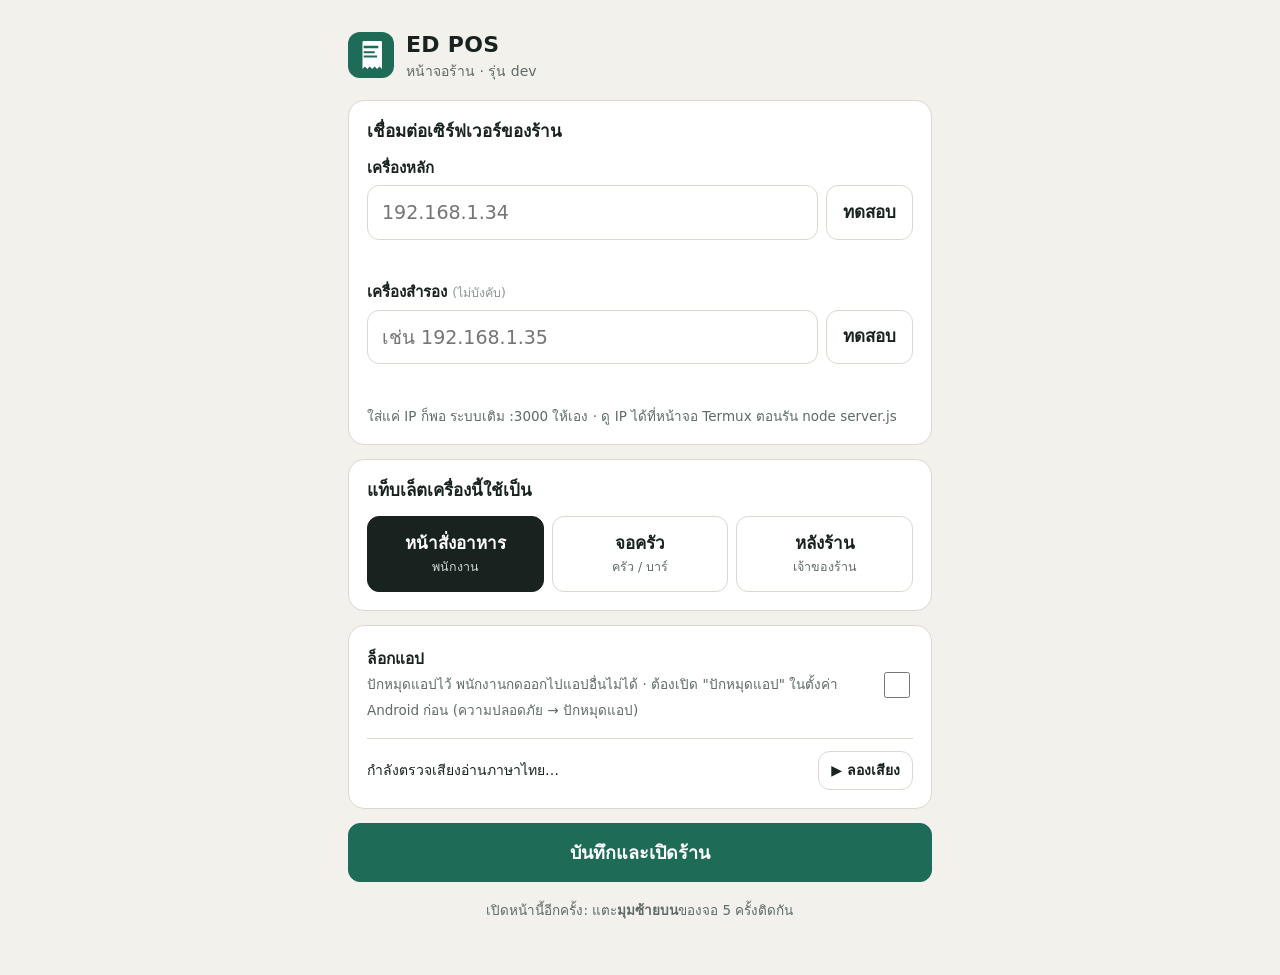
==== app/src/main/assets/app.html @ 10fef670 "ED POS Android app: WebView screen with server IP setup, Thai TTS, file save, offline retry Co-Autho" ====
<!doctype html>
<html lang="th">
<head>
<meta charset="utf-8">
<meta name="viewport" content="width=device-width,initial-scale=1,viewport-fit=cover">
<title>ED POS</title>
<style>
  :root { --bg:#F3F1EC; --card:#fff; --ink:#18221E; --muted:#5E6B66; --faint:#8C9792; --line:#DCD8CF; --jade:#1E6B58; --brick:#B03A27; --amber:#E8A33D; }
  * { box-sizing: border-box; }
  [hidden] { display: none !important; }
  html, body { margin: 0; min-height: 100%; background: var(--bg); color: var(--ink);
    font: 17px/1.5 "Noto Sans Thai", "Sarabun", system-ui, sans-serif; -webkit-tap-highlight-color: transparent; }
  main { max-width: 620px; margin: 0 auto; padding: 28px 18px 40px; }
  .brand { display: flex; align-items: center; gap: 12px; margin-bottom: 18px; }
  .logo { width: 46px; height: 46px; border-radius: 12px; background: var(--jade); display: grid; place-items: center; }
  .brand b { font-size: 22px; letter-spacing: .3px; } .brand span { display: block; font-size: 14px; color: var(--muted); }
  .card { background: var(--card); border: 1px solid var(--line); border-radius: 16px; padding: 18px; margin-bottom: 14px; }
  h2 { font-size: 17px; margin: 0 0 12px; }
  label.f { display: block; margin-bottom: 14px; } label.f > span { display: block; font-size: 15px; font-weight: 600; margin-bottom: 6px; }
  label.f small { color: var(--faint); font-weight: 400; }
  input[type=text], input[type=password] { width: 100%; font: inherit; font-size: 19px; padding: 12px 14px; border: 1.5px solid var(--line); border-radius: 12px; background: #fff; color: var(--ink); }
  input:focus { outline: none; border-color: var(--jade); }
  .row { display: flex; gap: 8px; } .row input { flex: 1; min-width: 0; }
  button { font: inherit; font-weight: 600; border: 1.5px solid var(--line); background: #fff; color: var(--ink); border-radius: 12px; padding: 12px 16px; cursor: pointer; }
  button:active { transform: scale(.98); }
  button.primary { background: var(--jade); border-color: var(--jade); color: #fff; }
  button.big { width: 100%; padding: 15px; font-size: 18px; }
  .seg { display: grid; grid-template-columns: repeat(3, 1fr); gap: 8px; }
  .seg button { padding: 14px 6px; display: flex; flex-direction: column; align-items: center; gap: 2px; }
  .seg button small { font-weight: 400; font-size: 12.5px; color: var(--muted); }
  .seg button.on { background: var(--ink); border-color: var(--ink); color: #fff; } .seg button.on small { color: #cfd6d2; }
  .res { font-size: 14.5px; margin: -6px 0 12px; min-height: 1.5em; }
  .ok { color: var(--jade); } .bad { color: var(--brick); }
  .sw { display: flex; align-items: center; gap: 12px; padding: 4px 0; }
  .sw .t { flex: 1; } .sw .t b { display: block; font-size: 15.5px; } .sw .t span { font-size: 13.5px; color: var(--muted); }
  .sw input { width: 26px; height: 26px; accent-color: var(--jade); flex: none; }
  .note { font-size: 13.5px; color: var(--muted); text-align: center; margin-top: 18px; line-height: 1.6; }
  .center { text-align: center; padding-top: 8vh; }
  .center h1 { font-size: 24px; margin: 18px 0 6px; } .center p { color: var(--muted); margin: 0 0 6px; }
  .pulse { width: 74px; height: 74px; border-radius: 50%; margin: 0 auto; background: var(--brick); opacity: .9; display: grid; place-items: center; animation: p 1.6s infinite; }
  @keyframes p { 50% { transform: scale(.9); opacity: .6; } }
  .btns { display: flex; gap: 10px; justify-content: center; margin-top: 22px; flex-wrap: wrap; }
  .pin { letter-spacing: 10px; text-align: center; font-size: 26px !important; }
  .tts { font-size: 14px; display: flex; gap: 10px; align-items: center; flex-wrap: wrap; }
  .tts span { flex: 1; min-width: 180px; }
  .tts button { padding: 8px 12px; font-size: 14px; }
</style>
</head>
<body>
<main>
  <div class="brand">
    <div class="logo"><svg width="24" height="28" viewBox="0 0 36 46"><path fill="#fff" d="M2 0h32a2 2 0 0 1 2 2v44l-4-4-4 4-4-4-4 4-4-4-4 4-4-4-4 4V2a2 2 0 0 1 2-2z"/><path fill="#1E6B58" d="M6 8h24v4H6zM6 17h18v3H6zM6 24h22v3H6z"/></svg></div>
    <div><b>ED POS</b><span id="ver">หน้าจอร้าน</span></div>
  </div>

  <!-- ===== ใส่รหัสก่อนแก้ตั้งค่า (เปิดจากการแตะมุมจอ 5 ครั้ง) ===== -->
  <section id="v-locked" hidden>
    <div class="card">
      <h2>ใส่รหัสเจ้าของร้าน เพื่อแก้การตั้งค่าแอป</h2>
      <input type="password" id="pin" class="pin" inputmode="numeric" maxlength="4" autocomplete="off">
      <div class="res bad" id="pinMsg" style="margin-top:10px"></div>
      <div class="row"><button id="pinBack">กลับ</button><button class="primary" id="pinOk" style="flex:1">ตกลง</button></div>
    </div>
  </section>

  <!-- ===== ตั้งค่า ===== -->
  <section id="v-setup" hidden>
    <div class="card">
      <h2>เชื่อมต่อเซิร์ฟเวอร์ของร้าน</h2>
      <label class="f"><span>เครื่องหลัก</span>
        <div class="row"><input type="text" id="main" inputmode="url" placeholder="192.168.1.34" autocomplete="off"><button id="tMain">ทดสอบ</button></div></label>
      <div class="res" id="rMain"></div>
      <label class="f"><span>เครื่องสำรอง <small>(ไม่บังคับ)</small></span>
        <div class="row"><input type="text" id="standby" inputmode="url" placeholder="เช่น 192.168.1.35" autocomplete="off"><button id="tStandby">ทดสอบ</button></div></label>
      <div class="res" id="rStandby"></div>
      <p style="margin:0;font-size:13.5px;color:var(--muted)">ใส่แค่ IP ก็พอ ระบบเติม :3000 ให้เอง · ดู IP ได้ที่หน้าจอ Termux ตอนรัน node server.js</p>
    </div>

    <div class="card">
      <h2>แท็บเล็ตเครื่องนี้ใช้เป็น</h2>
      <div class="seg" id="page">
        <button data-v="order">หน้าสั่งอาหาร<small>พนักงาน</small></button>
        <button data-v="kds">จอครัว<small>ครัว / บาร์</small></button>
        <button data-v="admin">หลังร้าน<small>เจ้าของร้าน</small></button>
      </div>
    </div>

    <div class="card">
      <label class="sw"><span class="t"><b>ล็อกแอป</b><span>ปักหมุดแอปไว้ พนักงานกดออกไปแอปอื่นไม่ได้ · ต้องเปิด "ปักหมุดแอป" ในตั้งค่า Android ก่อน (ความปลอดภัย → ปักหมุดแอป)</span></span>
        <input type="checkbox" id="lock"></label>
      <div class="tts" id="ttsRow" style="margin-top:12px;padding-top:12px;border-top:1px solid var(--line)">
        <span id="ttsMsg">กำลังตรวจเสียงอ่านภาษาไทย…</span>
        <button id="ttsTest">▶ ลองเสียง</button><button id="ttsSet" hidden>ตั้งค่าเสียงอ่าน</button>
      </div>
    </div>

    <button class="primary big" id="save">บันทึกและเปิดร้าน</button>
    <p class="note">เปิดหน้านี้อีกครั้ง: แตะ<b>มุมซ้ายบน</b>ของจอ 5 ครั้งติดกัน</p>
  </section>

  <!-- ===== ติดต่อเซิร์ฟเวอร์ไม่ได้ ===== -->
  <section id="v-offline" hidden>
    <div class="center">
      <div class="pulse"><svg width="34" height="34" viewBox="0 0 24 24" fill="none" stroke="#fff" stroke-width="2.4" stroke-linecap="round"><path d="M2 8.8a15 15 0 0 1 20 0M5.5 12.5a10 10 0 0 1 13 0M9 16.2a5 5 0 0 1 6 0"/><path d="M3 3l18 18"/></svg></div>
      <h1>ติดต่อเซิร์ฟเวอร์ไม่ได้</h1>
      <p id="offWhere"></p>
      <p>ตรวจว่าแท็บเล็ตเครื่องหลักเปิดอยู่ Termux ยังรัน node server.js และต่อ Wi-Fi ร้านเดียวกัน</p>
      <p style="font-weight:600;color:var(--ink);margin-top:14px" id="offCount"></p>
      <div class="btns"><button id="offSetup">ตั้งค่า</button><button class="primary" id="offRetry">ลองใหม่ตอนนี้</button></div>
    </div>
  </section>
</main>

<script>
const A = window.EdPosApp;
const $ = s => document.querySelector(s);
const cfg = A ? JSON.parse(A.getConfig()) : { main: '', standby: '', page: 'order', lock: false, version: 'dev' };
$('#ver').textContent = 'หน้าจอร้าน · รุ่น ' + cfg.version;
const short = u => String(u || '').replace(/^https?:\/\//, '');
let page = cfg.page || 'order';

function show(mode) {
  ['locked', 'setup', 'offline'].forEach(m => ($('#v-' + m).hidden = m !== mode));
  if (mode === 'setup') fillSetup();
  if (mode === 'offline') startCountdown();
  if (mode === 'locked') { $('#pin').value = ''; $('#pinMsg').textContent = ''; setTimeout(() => $('#pin').focus(), 200); }
}

// ----- ตั้งค่า -----
function fillSetup() {
  $('#main').value = short(cfg.main); $('#standby').value = short(cfg.standby); $('#lock').checked = !!cfg.lock;
  paintPage(); checkTts();
}
function paintPage() { document.querySelectorAll('#page button').forEach(b => b.classList.toggle('on', b.dataset.v === page)); }
document.querySelectorAll('#page button').forEach(b => b.onclick = () => { page = b.dataset.v; paintPage(); });

function test(inputId, outId) {
  const out = $(outId), v = $(inputId).value.trim();
  if (!v) { out.textContent = ''; return Promise.resolve(null); }
  out.className = 'res'; out.textContent = 'กำลังทดสอบ…';
  return new Promise(ok => setTimeout(() => {   // ให้ข้อความขึ้นก่อน (ทดสอบรอได้ถึง 3 วินาที)
    const r = A ? JSON.parse(A.testServer(v)) : { ok: false };
    if (r.ok) { out.className = 'res ok'; out.textContent = `✓ ติดต่อได้ · ${r.role === 'main' ? 'เครื่องหลัก' : 'เครื่องสำรอง'}${r.shop ? ' · ' + r.shop : ''} (${short(r.url)})`; }
    else { out.className = 'res bad'; out.textContent = '✗ ติดต่อไม่ได้ · ตรวจ IP / Wi-Fi / Termux'; }
    ok(r);
  }, 30));
}
$('#tMain').onclick = () => test('#main', '#rMain');
$('#tStandby').onclick = () => test('#standby', '#rStandby');

$('#save').onclick = async () => {
  if (!$('#main').value.trim()) { $('#rMain').className = 'res bad'; $('#rMain').textContent = 'ใส่ IP เครื่องหลักก่อน'; $('#main').focus(); return; }
  $('#save').disabled = true; $('#save').textContent = 'กำลังเชื่อมต่อ…';
  const r = await test('#main', '#rMain');
  if (!r?.ok && !confirm('ยังติดต่อเครื่องหลักไม่ได้ บันทึกไว้ก่อนไหม? (แอปจะลองเชื่อมต่อเองเรื่อยๆ)')) {
    $('#save').disabled = false; $('#save').textContent = 'บันทึกและเปิดร้าน'; return;
  }
  A && A.saveConfig(JSON.stringify({ main: $('#main').value, standby: $('#standby').value, page, lock: $('#lock').checked }));
};

// ----- เสียงอ่านภาษาไทย (จอครัว) -----
function checkTts() {
  if (!A) return;
  const st = A.ttsStatus();
  $('#ttsSet').hidden = st === 'ok';
  $('#ttsMsg').innerHTML = st === 'ok' ? '<span class="ok">✓ เสียงอ่านภาษาไทยพร้อมใช้</span> (จอครัวอ่านออเดอร์ได้)'
    : st === 'nothai' ? '<span class="bad">ยังไม่มีเสียงภาษาไทย</span> · กด "ตั้งค่าเสียงอ่าน" → Google → ติดตั้งข้อมูลเสียงภาษาไทย'
    : 'กำลังเปิดเครื่องอ่านออกเสียง… (ถ้าค้างนาน ให้ติดตั้ง "Speech Services by Google" จาก Play Store)';
  if (st === 'none') setTimeout(checkTts, 1500);
}
$('#ttsTest').onclick = () => A && A.speak('test', 'โต๊ะ 5 กะเพรา 2 ที่ หมูกรอบ', 1);
$('#ttsSet').onclick = () => A && A.openTtsSettings();
window.__edposTts = () => {};

// ----- รหัสก่อนแก้ตั้งค่า -----
function tryPin() {
  const p = $('#pin').value.trim();
  if (!/^\d{4}$/.test(p)) { $('#pinMsg').textContent = 'ใส่รหัส 4 หลัก'; return; }
  const r = A ? A.checkAdminPin(p) : 'ok';
  if (r === 'ok' || r === 'offline') show('setup');   // เซิร์ฟเวอร์ไม่ตอบ = ให้แก้ IP ได้
  else $('#pinMsg').textContent = r.slice(4) || 'รหัสไม่ถูกต้อง';
}
$('#pinOk').onclick = tryPin;
$('#pin').addEventListener('keydown', e => { if (e.key === 'Enter') tryPin(); });
$('#pin').addEventListener('input', e => { if (e.target.value.length === 4) tryPin(); });
$('#pinBack').onclick = () => A && A.retry();

// ----- ออฟไลน์: ลองใหม่เองทุก 5 วินาที -----
let cd = null;
function startCountdown() {
  $('#offWhere').textContent = 'ลองแล้ว: ' + [cfg.main, cfg.standby].filter(Boolean).map(short).join(' และ ');
  let n = 5; clearInterval(cd);
  const tick = () => { $('#offCount').textContent = `ลองเชื่อมต่อใหม่ใน ${n} วินาที…`; if (n-- <= 0) { clearInterval(cd); $('#offCount').textContent = 'กำลังเชื่อมต่อ…'; A && A.retry(); } };
  tick(); cd = setInterval(tick, 1000);
}
$('#offRetry').onclick = () => { clearInterval(cd); $('#offCount').textContent = 'กำลังเชื่อมต่อ…'; A && A.retry(); };
$('#offSetup').onclick = () => { clearInterval(cd); show('setup'); };

show((location.hash || '#setup').slice(1));
addEventListener('hashchange', () => show((location.hash || '#setup').slice(1)));
</script>
</body>
</html>
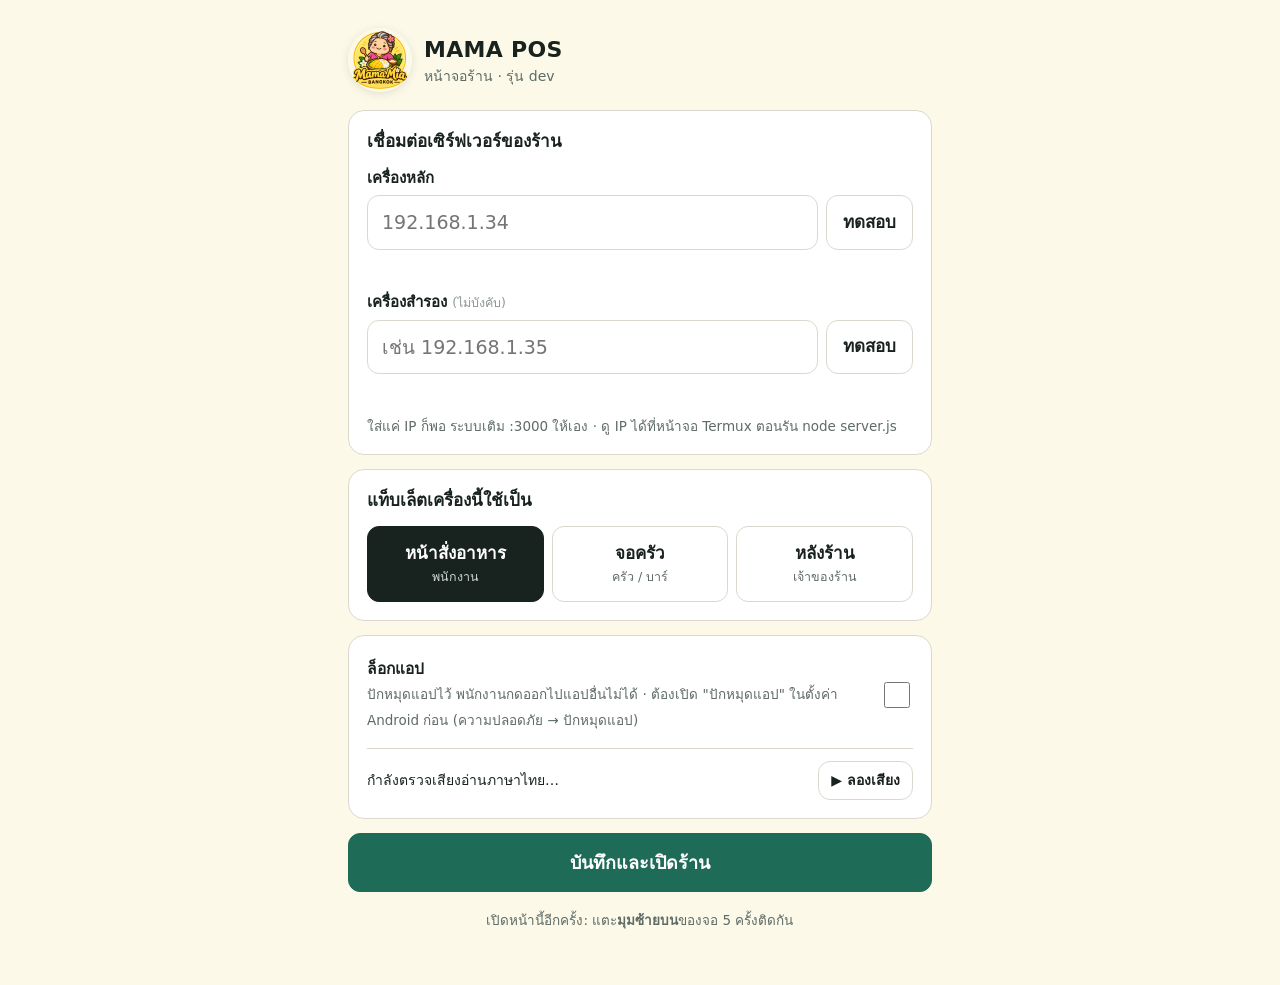
==== commit 7c8fdf2f: "Rebrand app as MAMA POS with Mama Mia Bangkok logo Co-Authored-By: Claude Opus 5.5 <noreply@anthropi" ====
--- a/app/src/main/assets/app.html
+++ b/app/src/main/assets/app.html
@@ -3,16 +3,16 @@
 <head>
 <meta charset="utf-8">
 <meta name="viewport" content="width=device-width,initial-scale=1,viewport-fit=cover">
-<title>ED POS</title>
+<title>MAMA POS</title>
 <style>
-  :root { --bg:#F3F1EC; --card:#fff; --ink:#18221E; --muted:#5E6B66; --faint:#8C9792; --line:#DCD8CF; --jade:#1E6B58; --brick:#B03A27; --amber:#E8A33D; }
+  :root { --bg:#FCF9E8; --card:#fff; --ink:#18221E; --muted:#5E6B66; --faint:#8C9792; --line:#DCD8CF; --jade:#1E6B58; --brick:#B03A27; --amber:#E8A33D; }
   * { box-sizing: border-box; }
   [hidden] { display: none !important; }
   html, body { margin: 0; min-height: 100%; background: var(--bg); color: var(--ink);
     font: 17px/1.5 "Noto Sans Thai", "Sarabun", system-ui, sans-serif; -webkit-tap-highlight-color: transparent; }
   main { max-width: 620px; margin: 0 auto; padding: 28px 18px 40px; }
   .brand { display: flex; align-items: center; gap: 12px; margin-bottom: 18px; }
-  .logo { width: 46px; height: 46px; border-radius: 12px; background: var(--jade); display: grid; place-items: center; }
+  .logo { width: 64px; height: 64px; border-radius: 50%; object-fit: cover; box-shadow: 0 2px 10px #0000001a; }
   .brand b { font-size: 22px; letter-spacing: .3px; } .brand span { display: block; font-size: 14px; color: var(--muted); }
   .card { background: var(--card); border: 1px solid var(--line); border-radius: 16px; padding: 18px; margin-bottom: 14px; }
   h2 { font-size: 17px; margin: 0 0 12px; }
@@ -49,8 +49,8 @@
 <body>
 <main>
   <div class="brand">
-    <div class="logo"><svg width="24" height="28" viewBox="0 0 36 46"><path fill="#fff" d="M2 0h32a2 2 0 0 1 2 2v44l-4-4-4 4-4-4-4 4-4-4-4 4-4-4-4 4V2a2 2 0 0 1 2-2z"/><path fill="#1E6B58" d="M6 8h24v4H6zM6 17h18v3H6zM6 24h22v3H6z"/></svg></div>
-    <div><b>ED POS</b><span id="ver">หน้าจอร้าน</span></div>
+    <img class="logo" src="logo.png" alt="">
+    <div><b>MAMA POS</b><span id="ver">หน้าจอร้าน</span></div>
   </div>
 
   <!-- ===== ใส่รหัสก่อนแก้ตั้งค่า (เปิดจากการแตะมุมจอ 5 ครั้ง) ===== -->
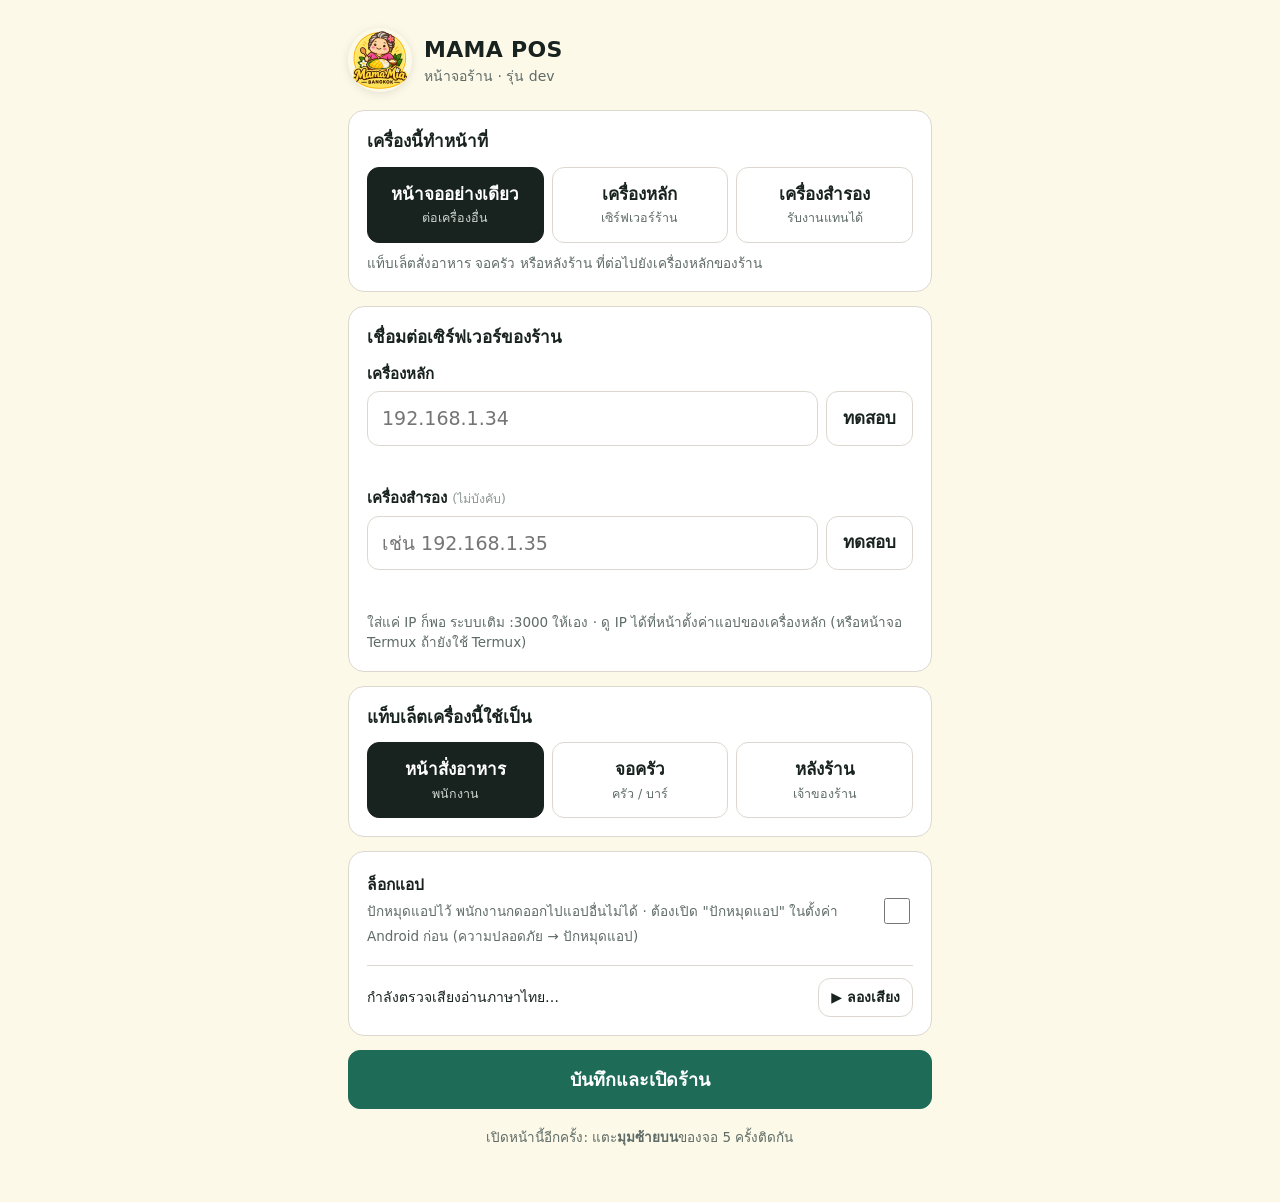
==== commit 66c4f486: "Run the ED POS server inside the app (no Termux needed) - NodeService: foreground service in a separ" ====
--- a/app/src/main/assets/app.html
+++ b/app/src/main/assets/app.html
@@ -44,6 +44,15 @@
   .tts { font-size: 14px; display: flex; gap: 10px; align-items: center; flex-wrap: wrap; }
   .tts span { flex: 1; min-width: 180px; }
   .tts button { padding: 8px 12px; font-size: 14px; }
+  .seg.two { grid-template-columns: repeat(3, 1fr); }
+  .ipbox { background: #EAF3EF; border-radius: 12px; padding: 12px 14px; margin: 12px 0 0; font-size: 15px; }
+  .ipbox b { font-size: 22px; display: block; letter-spacing: .5px; }
+  .warn { background: #FBEDE9; border-radius: 12px; padding: 12px 14px; margin: 12px 0 0; font-size: 14.5px; }
+  .warn button, .ipbox button { margin-top: 8px; padding: 8px 12px; font-size: 14px; }
+  pre.log { white-space: pre-wrap; word-break: break-all; font-size: 11.5px; background: #1b1f1d; color: #d7e2dc; border-radius: 10px; padding: 10px; max-height: 260px; overflow: auto; margin: 10px 0 0; }
+  .spin { width: 54px; height: 54px; border-radius: 50%; margin: 0 auto; border: 5px solid var(--line); border-top-color: var(--jade); animation: r 1s linear infinite; }
+  @keyframes r { to { transform: rotate(360deg); } }
+  .linkish { background: none; border: 0; color: var(--muted); text-decoration: underline; font-weight: 400; font-size: 14px; padding: 8px 0; }
 </style>
 </head>
 <body>
@@ -60,20 +69,38 @@
       <input type="password" id="pin" class="pin" inputmode="numeric" maxlength="4" autocomplete="off">
       <div class="res bad" id="pinMsg" style="margin-top:10px"></div>
       <div class="row"><button id="pinBack">กลับ</button><button class="primary" id="pinOk" style="flex:1">ตกลง</button></div>
+      <button class="linkish" id="forgot" hidden>ลืมรหัสเจ้าของร้าน?</button>
     </div>
   </section>
 
   <!-- ===== ตั้งค่า ===== -->
   <section id="v-setup" hidden>
     <div class="card">
+      <h2>เครื่องนี้ทำหน้าที่</h2>
+      <div class="seg two" id="srv">
+        <button data-v="off">หน้าจออย่างเดียว<small>ต่อเครื่องอื่น</small></button>
+        <button data-v="main">เครื่องหลัก<small>เซิร์ฟเวอร์ร้าน</small></button>
+        <button data-v="standby">เครื่องสำรอง<small>รับงานแทนได้</small></button>
+      </div>
+      <p style="margin:10px 0 0;font-size:13.5px;color:var(--muted)" id="srvHint"></p>
+      <div id="srvBox" hidden>
+        <div class="ipbox" id="ipBox"></div>
+        <div class="warn" id="batBox" hidden>⚠ Android อาจปิดเซิร์ฟเวอร์เพื่อประหยัดแบต ตอนปิดจอนานๆ
+          <br><button id="batBtn">อนุญาตให้ทำงานตลอด</button></div>
+        <div class="row" style="margin-top:12px"><button id="logBtn" style="flex:1">ดูบันทึกเซิร์ฟเวอร์</button><button id="restartBtn" style="flex:1">เปิดเซิร์ฟเวอร์ใหม่</button></div>
+        <pre class="log" id="log" hidden></pre>
+      </div>
+    </div>
+
+    <div class="card" id="connCard">
       <h2>เชื่อมต่อเซิร์ฟเวอร์ของร้าน</h2>
-      <label class="f"><span>เครื่องหลัก</span>
+      <div id="mainWrap"><label class="f"><span>เครื่องหลัก</span>
         <div class="row"><input type="text" id="main" inputmode="url" placeholder="192.168.1.34" autocomplete="off"><button id="tMain">ทดสอบ</button></div></label>
-      <div class="res" id="rMain"></div>
-      <label class="f"><span>เครื่องสำรอง <small>(ไม่บังคับ)</small></span>
+      <div class="res" id="rMain"></div></div>
+      <div id="standbyWrap"><label class="f"><span>เครื่องสำรอง <small>(ไม่บังคับ)</small></span>
         <div class="row"><input type="text" id="standby" inputmode="url" placeholder="เช่น 192.168.1.35" autocomplete="off"><button id="tStandby">ทดสอบ</button></div></label>
-      <div class="res" id="rStandby"></div>
-      <p style="margin:0;font-size:13.5px;color:var(--muted)">ใส่แค่ IP ก็พอ ระบบเติม :3000 ให้เอง · ดู IP ได้ที่หน้าจอ Termux ตอนรัน node server.js</p>
+      <div class="res" id="rStandby"></div></div>
+      <p style="margin:0;font-size:13.5px;color:var(--muted)">ใส่แค่ IP ก็พอ ระบบเติม :3000 ให้เอง · ดู IP ได้ที่หน้าตั้งค่าแอปของเครื่องหลัก (หรือหน้าจอ Termux ถ้ายังใช้ Termux)</p>
     </div>
 
     <div class="card">
@@ -96,6 +123,15 @@
 
     <button class="primary big" id="save">บันทึกและเปิดร้าน</button>
     <p class="note">เปิดหน้านี้อีกครั้ง: แตะ<b>มุมซ้ายบน</b>ของจอ 5 ครั้งติดกัน</p>
+  </section>
+
+  <!-- ===== รอเซิร์ฟเวอร์ในเครื่องนี้เปิด ===== -->
+  <section id="v-starting" hidden>
+    <div class="center">
+      <div class="spin"></div>
+      <h1>กำลังเปิดเซิร์ฟเวอร์ร้าน…</h1>
+      <p>ครั้งแรกหลังติดตั้งหรืออัปเดตแอปอาจใช้เวลาสักครู่</p>
+    </div>
   </section>
 
   <!-- ===== ติดต่อเซิร์ฟเวอร์ไม่ได้ ===== -->
@@ -104,7 +140,8 @@
       <div class="pulse"><svg width="34" height="34" viewBox="0 0 24 24" fill="none" stroke="#fff" stroke-width="2.4" stroke-linecap="round"><path d="M2 8.8a15 15 0 0 1 20 0M5.5 12.5a10 10 0 0 1 13 0M9 16.2a5 5 0 0 1 6 0"/><path d="M3 3l18 18"/></svg></div>
       <h1>ติดต่อเซิร์ฟเวอร์ไม่ได้</h1>
       <p id="offWhere"></p>
-      <p>ตรวจว่าแท็บเล็ตเครื่องหลักเปิดอยู่ Termux ยังรัน node server.js และต่อ Wi-Fi ร้านเดียวกัน</p>
+      <p id="offHint">ตรวจว่าแท็บเล็ตเครื่องหลักเปิดอยู่ แอป MAMA POS (หรือ Termux) ยังทำงาน และต่อ Wi-Fi ร้านเดียวกัน</p>
+      <pre class="log" id="offLog" hidden style="text-align:left"></pre>
       <p style="font-weight:600;color:var(--ink);margin-top:14px" id="offCount"></p>
       <div class="btns"><button id="offSetup">ตั้งค่า</button><button class="primary" id="offRetry">ลองใหม่ตอนนี้</button></div>
     </div>
@@ -114,13 +151,15 @@
 <script>
 const A = window.EdPosApp;
 const $ = s => document.querySelector(s);
-const cfg = A ? JSON.parse(A.getConfig()) : { main: '', standby: '', page: 'order', lock: false, version: 'dev' };
+const cfg = A ? JSON.parse(A.getConfig()) : { main: '', standby: '', page: 'order', lock: false, version: 'dev', server: 'off', ip: '' };
 $('#ver').textContent = 'หน้าจอร้าน · รุ่น ' + cfg.version;
 const short = u => String(u || '').replace(/^https?:\/\//, '');
 let page = cfg.page || 'order';
+let srv = cfg.server || 'off';
 
 function show(mode) {
-  ['locked', 'setup', 'offline'].forEach(m => ($('#v-' + m).hidden = m !== mode));
+  ['locked', 'setup', 'offline', 'starting'].forEach(m => ($('#v-' + m).hidden = m !== mode));
+  if (mode === 'locked') $('#forgot').hidden = cfg.server !== 'main';
   if (mode === 'setup') fillSetup();
   if (mode === 'offline') startCountdown();
   if (mode === 'locked') { $('#pin').value = ''; $('#pinMsg').textContent = ''; setTimeout(() => $('#pin').focus(), 200); }
@@ -129,8 +168,35 @@
 // ----- ตั้งค่า -----
 function fillSetup() {
   $('#main').value = short(cfg.main); $('#standby').value = short(cfg.standby); $('#lock').checked = !!cfg.lock;
-  paintPage(); checkTts();
-}
+  paintPage(); paintSrv(); checkTts();
+}
+
+// ----- เครื่องนี้ทำหน้าที่: หน้าจออย่างเดียว / เครื่องหลัก / เครื่องสำรอง -----
+const SRV_HINT = {
+  off: 'แท็บเล็ตสั่งอาหาร จอครัว หรือหลังร้าน ที่ต่อไปยังเครื่องหลักของร้าน',
+  main: 'เครื่องนี้เป็นเซิร์ฟเวอร์ของร้าน (แทน Termux) เครื่องอื่นต่อมาที่ IP ของเครื่องนี้ · ควรเสียบชาร์จไว้ตลอด',
+  standby: 'เครื่องนี้คัดลอกข้อมูลจากเครื่องหลักตลอดเวลา ถ้าเครื่องหลักพัง กดให้เครื่องนี้รับงานแทนได้ · ใส่ IP เครื่องหลักด้านล่าง',
+};
+function paintSrv() {
+  document.querySelectorAll('#srv button').forEach(b => b.classList.toggle('on', b.dataset.v === srv));
+  $('#srvHint').textContent = SRV_HINT[srv];
+  $('#srvBox').hidden = srv === 'off';
+  $('#mainWrap').hidden = srv === 'main';
+  $('#standbyWrap').hidden = srv === 'standby';
+  const running = cfg.server === srv && srv !== 'off';
+  $('#ipBox').innerHTML = cfg.ip ? `IP ของเครื่องนี้ (ใส่ในแท็บเล็ตเครื่องอื่น)<b>${cfg.ip.replace(':3000', '')}</b>${running ? '' : '<span style="font-size:13.5px;color:var(--muted)">เซิร์ฟเวอร์จะเปิดหลังกดบันทึก</span>'}`
+    : 'ยังไม่ได้ต่อ Wi-Fi · ต่อ Wi-Fi ของร้านก่อน เครื่องอื่นจึงจะเชื่อมต่อได้';
+  $('#batBox').hidden = !!cfg.battery;
+}
+document.querySelectorAll('#srv button').forEach(b => b.onclick = () => {
+  if (b.dataset.v === 'main' && cfg.server !== 'main' && !confirm('ให้เครื่องนี้เป็นเครื่องหลัก (เซิร์ฟเวอร์ร้าน)?\n\nถ้ายังเปิดเซิร์ฟเวอร์ใน Termux อยู่ ให้ปิด Termux ก่อน และย้ายข้อมูลร้านด้วย หลังร้าน > สำรองข้อมูล')) return;
+  srv = b.dataset.v; paintSrv();
+});
+$('#batBtn').onclick = () => A && A.requestBattery();
+$('#logBtn').onclick = () => { const l = $('#log'); l.hidden = !l.hidden; if (!l.hidden) { l.textContent = (A ? A.serverLog() : '') || '(ยังไม่มีบันทึก)'; l.scrollTop = l.scrollHeight; } };
+$('#restartBtn').onclick = () => { if (confirm('ปิดแล้วเปิดเซิร์ฟเวอร์ใหม่? ระหว่างนี้ (ไม่กี่วินาที) เครื่องอื่นจะสั่งอาหารไม่ได้')) A && A.restartServer(); };
+// กลับมาจากหน้าตั้งค่าแบตเตอรี่ → อัปเดตสถานะ
+document.addEventListener('visibilitychange', () => { if (!document.hidden && A && !$('#v-setup').hidden) { Object.assign(cfg, JSON.parse(A.getConfig())); paintSrv(); } });
 function paintPage() { document.querySelectorAll('#page button').forEach(b => b.classList.toggle('on', b.dataset.v === page)); }
 document.querySelectorAll('#page button').forEach(b => b.onclick = () => { page = b.dataset.v; paintPage(); });
 
@@ -149,13 +215,15 @@
 $('#tStandby').onclick = () => test('#standby', '#rStandby');
 
 $('#save').onclick = async () => {
+  const conf = () => JSON.stringify({ server: srv, main: $('#main').value, standby: $('#standby').value, page, lock: $('#lock').checked });
+  if (srv === 'main') { A && A.saveConfig(conf()); return; }   // เครื่องหลักไม่ต้องทดสอบ IP
   if (!$('#main').value.trim()) { $('#rMain').className = 'res bad'; $('#rMain').textContent = 'ใส่ IP เครื่องหลักก่อน'; $('#main').focus(); return; }
   $('#save').disabled = true; $('#save').textContent = 'กำลังเชื่อมต่อ…';
   const r = await test('#main', '#rMain');
   if (!r?.ok && !confirm('ยังติดต่อเครื่องหลักไม่ได้ บันทึกไว้ก่อนไหม? (แอปจะลองเชื่อมต่อเองเรื่อยๆ)')) {
     $('#save').disabled = false; $('#save').textContent = 'บันทึกและเปิดร้าน'; return;
   }
-  A && A.saveConfig(JSON.stringify({ main: $('#main').value, standby: $('#standby').value, page, lock: $('#lock').checked }));
+  A && A.saveConfig(conf());
 };
 
 // ----- เสียงอ่านภาษาไทย (จอครัว) -----
@@ -184,11 +252,21 @@
 $('#pin').addEventListener('keydown', e => { if (e.key === 'Enter') tryPin(); });
 $('#pin').addEventListener('input', e => { if (e.target.value.length === 4) tryPin(); });
 $('#pinBack').onclick = () => A && A.retry();
+// ลืมรหัส (เฉพาะเครื่องหลัก): ล้างรหัสเจ้าของร้านและพนักงานทั้งหมด แล้วตั้งใหม่ในหลังร้าน · แจ้งเข้า LINE ด้วย
+$('#forgot').onclick = () => {
+  if (!confirm('ล้างรหัสเจ้าของร้านและรหัสพนักงานทั้งหมด?\n\nข้อมูลร้าน เมนู และบิลไม่หาย · ทุกเครื่องต้องใส่รหัสใหม่ · ระบบจะแจ้งเข้า LINE ของร้าน')) return;
+  if (!confirm('ยืนยันอีกครั้ง: ล้างรหัสทั้งหมด?')) return;
+  const r = A ? A.resetPins() : 'ok';
+  if (r !== 'ok') return alert(r);
+  alert('ล้างรหัสแล้ว · เปิดหลังร้านเพื่อตั้งรหัสเจ้าของร้านใหม่');
+};
 
 // ----- ออฟไลน์: ลองใหม่เองทุก 5 วินาที -----
 let cd = null;
 function startCountdown() {
-  $('#offWhere').textContent = 'ลองแล้ว: ' + [cfg.main, cfg.standby].filter(Boolean).map(short).join(' และ ');
+  $('#offWhere').textContent = cfg.server === 'main' ? 'เซิร์ฟเวอร์ในเครื่องนี้ยังไม่ตอบ'
+    : 'ลองแล้ว: ' + [cfg.main, cfg.server === 'standby' ? 'เครื่องนี้' : cfg.standby].filter(Boolean).map(short).join(' และ ');
+  if (cfg.server === 'main' && A) { $('#offHint').textContent = 'บันทึกเซิร์ฟเวอร์ด้านล่าง (ส่งรูปหน้าจอนี้ให้ผู้ดูแลได้)'; $('#offLog').hidden = false; $('#offLog').textContent = A.serverLog() || '(ยังไม่มีบันทึก)'; }
   let n = 5; clearInterval(cd);
   const tick = () => { $('#offCount').textContent = `ลองเชื่อมต่อใหม่ใน ${n} วินาที…`; if (n-- <= 0) { clearInterval(cd); $('#offCount').textContent = 'กำลังเชื่อมต่อ…'; A && A.retry(); } };
   tick(); cd = setInterval(tick, 1000);
